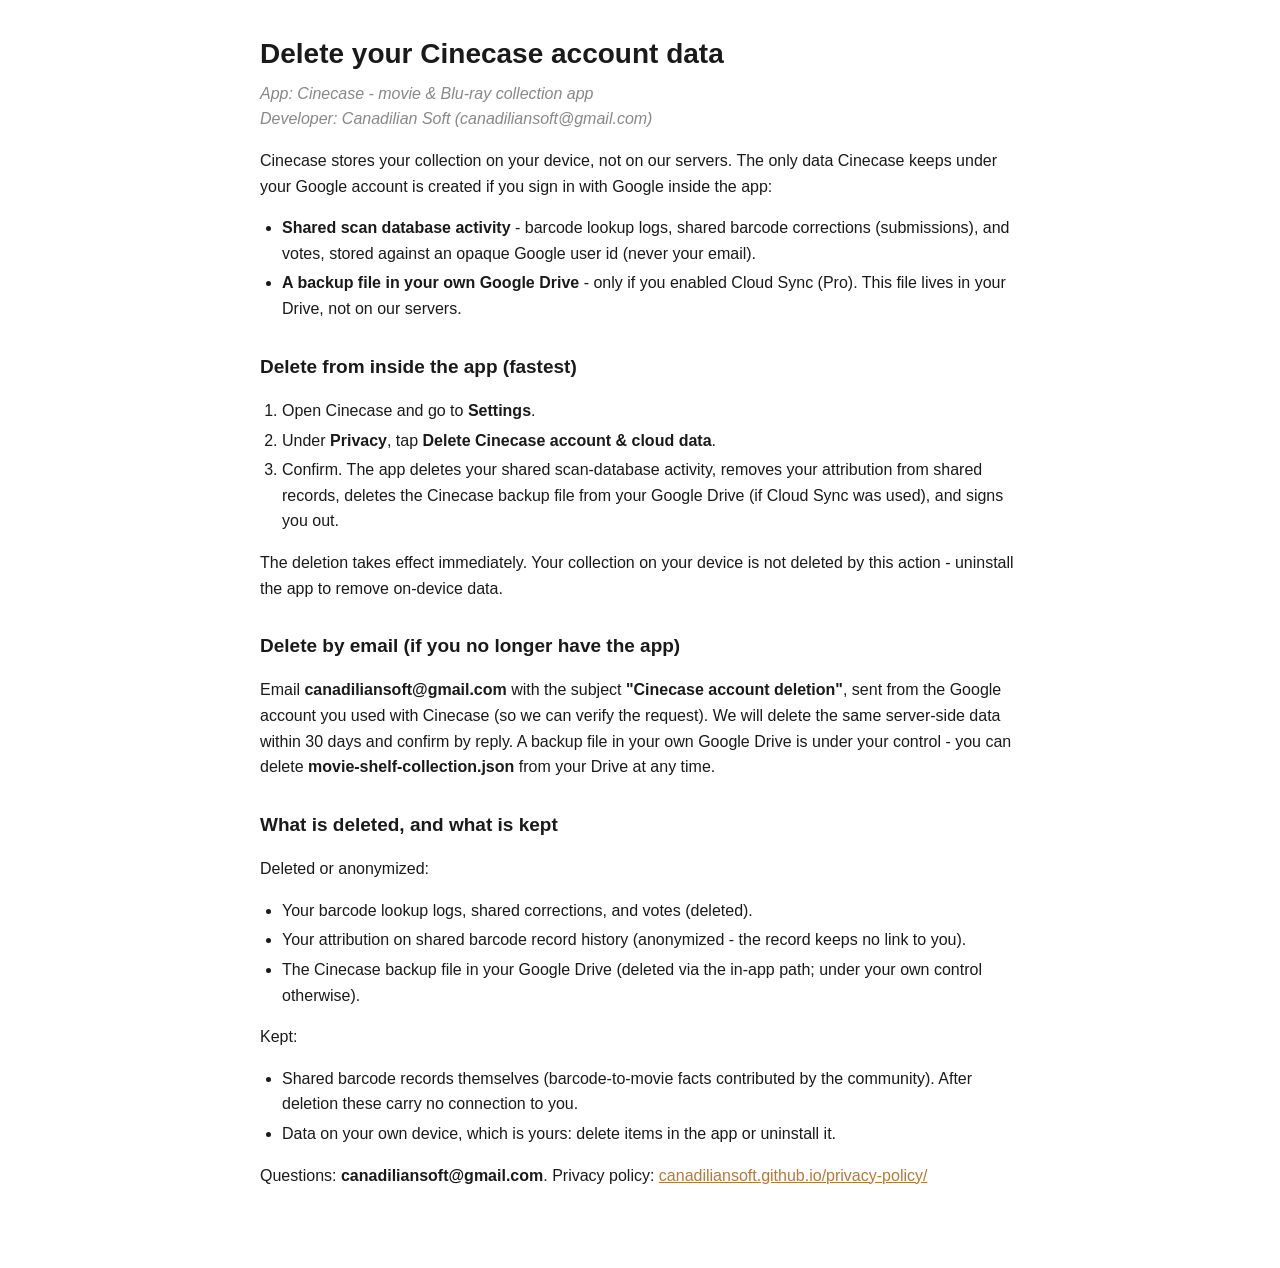
==== account-deletion/index.html @ 5edb67ab "Move Cinecase site to Canadilian Soft root" ====
<!doctype html>
<html lang="en">
<head>
<meta charset="utf-8">
<meta name="viewport" content="width=device-width, initial-scale=1">
<link rel="canonical" href="https://canadiliansoft.github.io/account-deletion/">
<title>Cinecase - Delete Your Account Data</title>
<style>
:root{color-scheme:light dark}
body{font-family:-apple-system,Segoe UI,Roboto,Helvetica,Arial,sans-serif;line-height:1.6;max-width:760px;margin:0 auto;padding:32px 20px 64px;color:#1a1a1a;background:#fff}
@media(prefers-color-scheme:dark){body{color:#e7e7e7;background:#15110d}a{color:#d9a05b}}
h1{font-size:28px;margin:0 0 4px}h2{font-size:19px;margin:30px 0 6px}
.muted{color:#888;margin-top:0}ul,ol{padding-left:22px}li{margin:4px 0}
a{color:#b47a35}strong{font-weight:700}
</style>
</head>
<body>
<h1>Delete your Cinecase account data</h1>
<p class="muted"><em>App: Cinecase - movie &amp; Blu-ray collection app<br>
Developer: Canadilian Soft (canadiliansoft@gmail.com)</em></p>

<p>Cinecase stores your collection on your device, not on our servers. The only data Cinecase keeps under your Google account is created if you sign in with Google inside the app:</p>
<ul>
<li><strong>Shared scan database activity</strong> - barcode lookup logs, shared barcode corrections (submissions), and votes, stored against an opaque Google user id (never your email).</li>
<li><strong>A backup file in your own Google Drive</strong> - only if you enabled Cloud Sync (Pro). This file lives in your Drive, not on our servers.</li>
</ul>

<h2>Delete from inside the app (fastest)</h2>
<ol>
<li>Open Cinecase and go to <strong>Settings</strong>.</li>
<li>Under <strong>Privacy</strong>, tap <strong>Delete Cinecase account &amp; cloud data</strong>.</li>
<li>Confirm. The app deletes your shared scan-database activity, removes your attribution from shared records, deletes the Cinecase backup file from your Google Drive (if Cloud Sync was used), and signs you out.</li>
</ol>
<p>The deletion takes effect immediately. Your collection on your device is not deleted by this action - uninstall the app to remove on-device data.</p>

<h2>Delete by email (if you no longer have the app)</h2>
<p>Email <strong>canadiliansoft@gmail.com</strong> with the subject <strong>"Cinecase account deletion"</strong>, sent from the Google account you used with Cinecase (so we can verify the request). We will delete the same server-side data within 30 days and confirm by reply. A backup file in your own Google Drive is under your control - you can delete <strong>movie-shelf-collection.json</strong> from your Drive at any time.</p>

<h2>What is deleted, and what is kept</h2>
<p>Deleted or anonymized:</p>
<ul>
<li>Your barcode lookup logs, shared corrections, and votes (deleted).</li>
<li>Your attribution on shared barcode record history (anonymized - the record keeps no link to you).</li>
<li>The Cinecase backup file in your Google Drive (deleted via the in-app path; under your own control otherwise).</li>
</ul>
<p>Kept:</p>
<ul>
<li>Shared barcode records themselves (barcode-to-movie facts contributed by the community). After deletion these carry no connection to you.</li>
<li>Data on your own device, which is yours: delete items in the app or uninstall it.</li>
</ul>

<p>Questions: <strong>canadiliansoft@gmail.com</strong>. Privacy policy: <a href="../privacy-policy/">canadiliansoft.github.io/privacy-policy/</a></p>

</body>
</html>
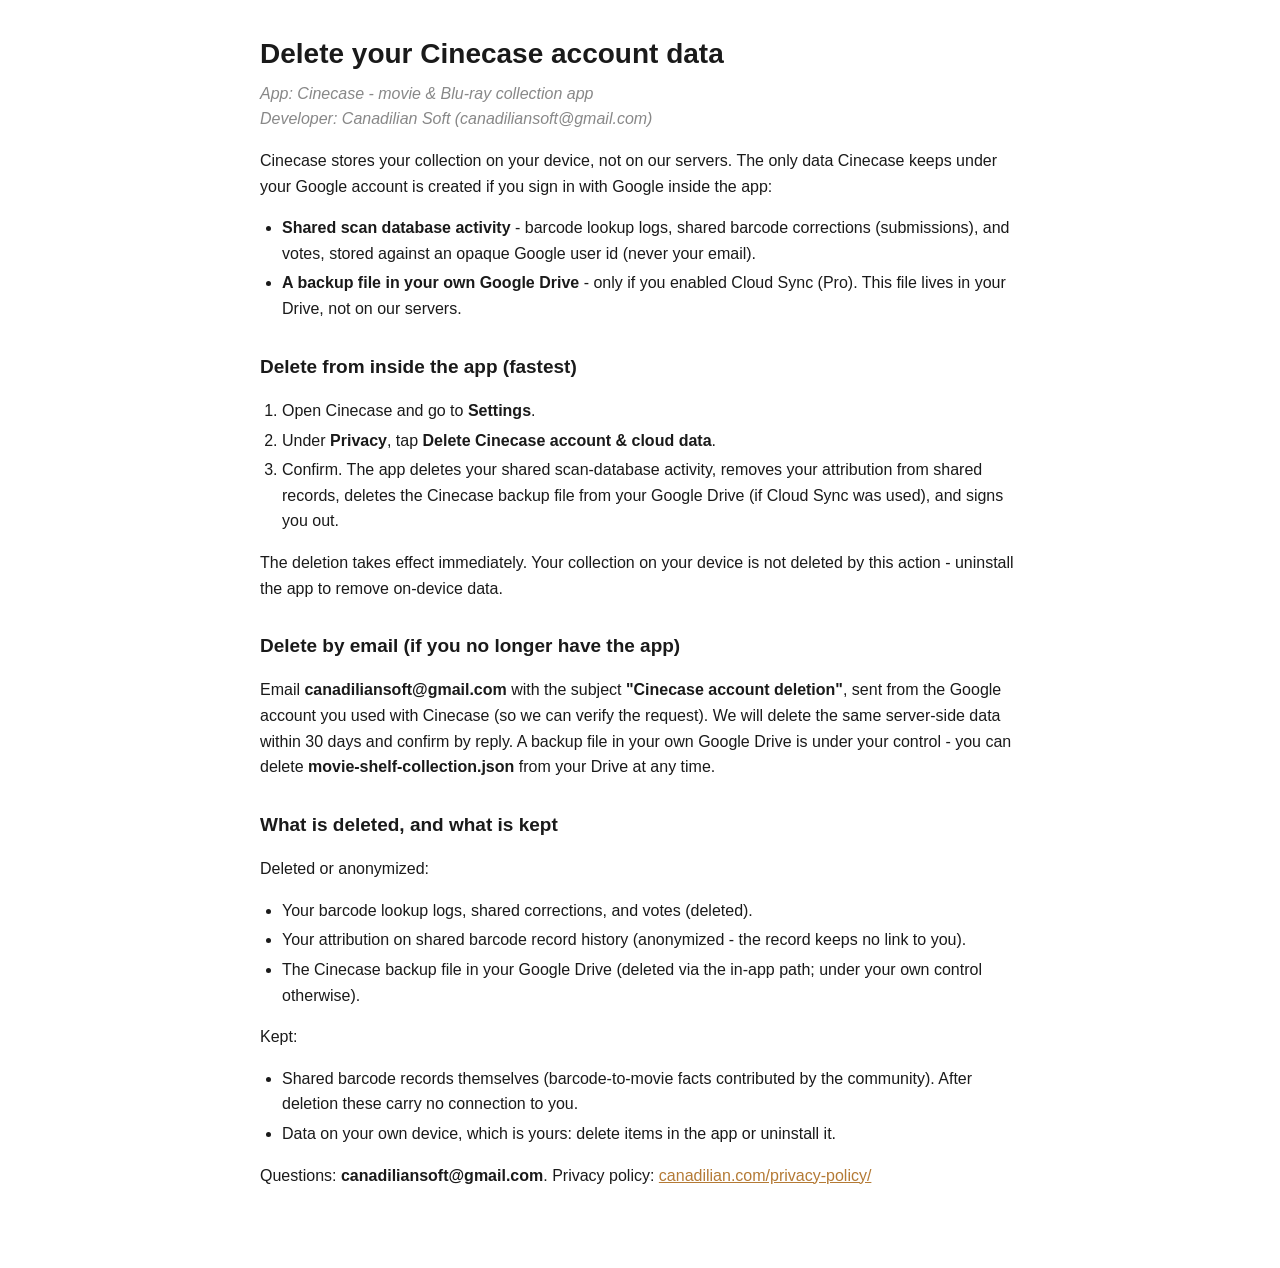
==== commit 3a38d49d: "Move the public site to the canadilian.com custom domain Google's Third Party Data Safety Team rejec" ====
--- a/account-deletion/index.html
+++ b/account-deletion/index.html
@@ -3,7 +3,7 @@
 <head>
 <meta charset="utf-8">
 <meta name="viewport" content="width=device-width, initial-scale=1">
-<link rel="canonical" href="https://canadiliansoft.github.io/account-deletion/">
+<link rel="canonical" href="https://canadilian.com/account-deletion/">
 <title>Cinecase - Delete Your Account Data</title>
 <style>
 :root{color-scheme:light dark}
@@ -49,7 +49,7 @@
 <li>Data on your own device, which is yours: delete items in the app or uninstall it.</li>
 </ul>
 
-<p>Questions: <strong>canadiliansoft@gmail.com</strong>. Privacy policy: <a href="../privacy-policy/">canadiliansoft.github.io/privacy-policy/</a></p>
+<p>Questions: <strong>canadiliansoft@gmail.com</strong>. Privacy policy: <a href="../privacy-policy/">canadilian.com/privacy-policy/</a></p>
 
 </body>
 </html>
